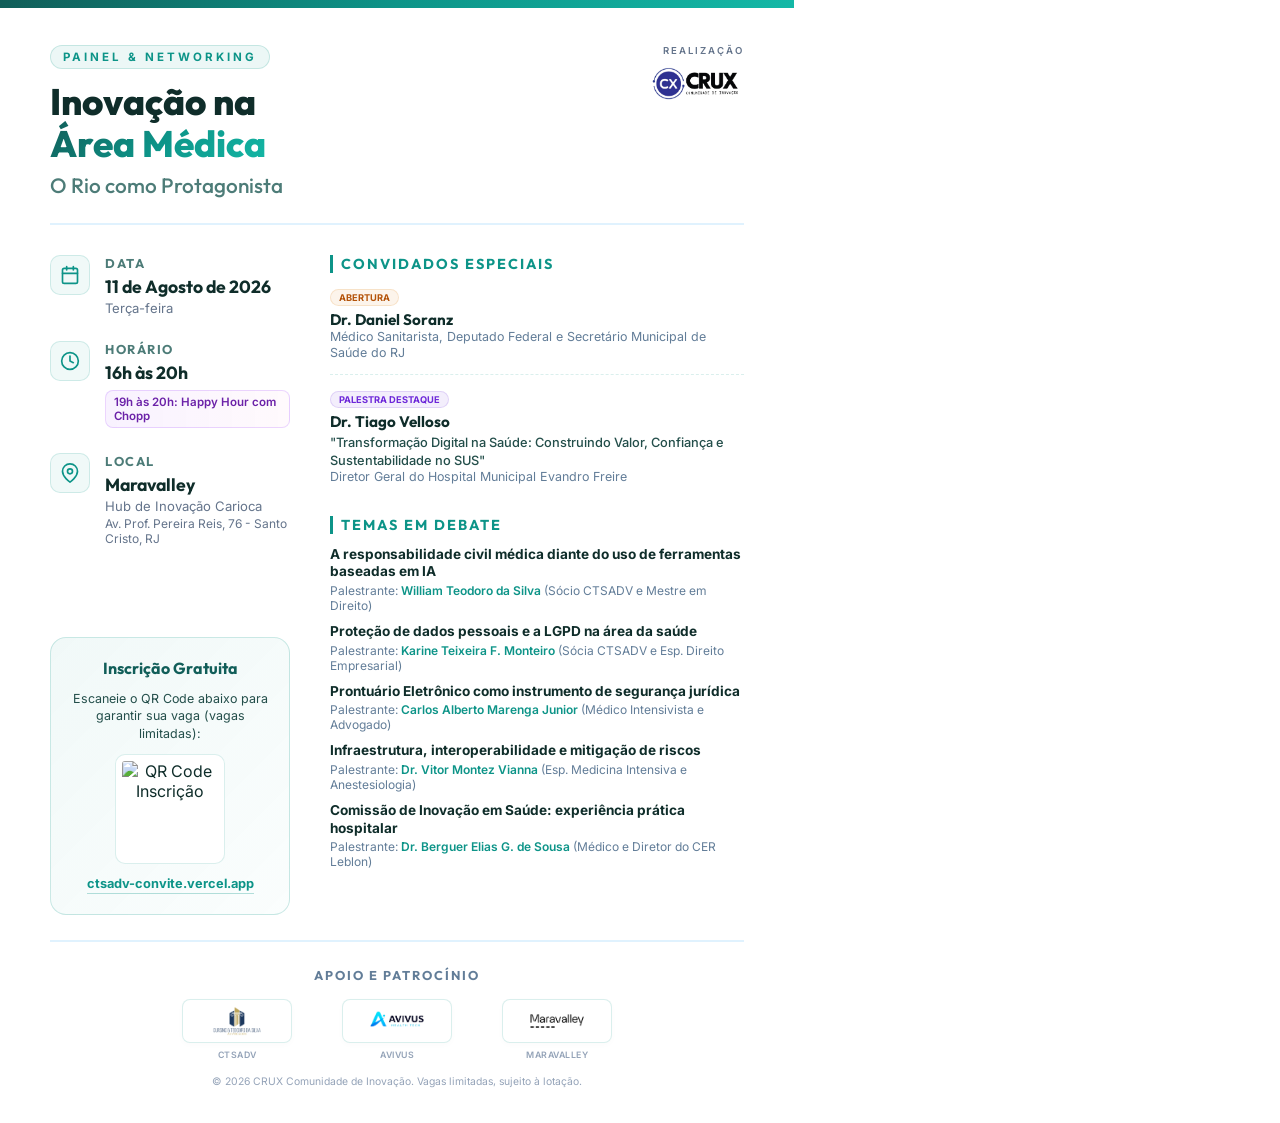
==== flyer.html @ 4541329f "Generate A4 printable flyer PDF and JPG image with registration QR Code" ====
<!DOCTYPE html>
<html lang="pt-BR">
<head>
    <meta charset="UTF-8">
    <meta name="viewport" content="width=device-width, initial-scale=1.0">
    <title>Flyer - Inovação na Área Médica</title>
    
    <!-- Google Fonts -->
    <link rel="preconnect" href="https://fonts.googleapis.com">
    <link rel="preconnect" href="https://fonts.gstatic.com" crossorigin>
    <link href="https://fonts.googleapis.com/css2?family=Inter:wght@400;500;600;700&family=Outfit:wght@400;600;700;800&display=swap" rel="stylesheet">
    
    <style>
        /* CSS de Nível de Impressão e Layout A4 Fixo */
        @page {
            size: A4;
            margin: 0;
        }
        
        * {
            box-sizing: border-box;
            margin: 0;
            padding: 0;
        }
        
        body {
            width: 794px; /* A4 em 96 DPI */
            height: 1123px; /* A4 em 96 DPI */
            font-family: 'Inter', sans-serif;
            color: #0f2d2a;
            background-color: #ffffff;
            -webkit-print-color-adjust: exact;
            print-color-adjust: exact;
            overflow: hidden;
        }
        
        /* Container Principal do Flyer */
        .flyer-container {
            width: 794px;
            height: 1123px;
            padding: 45px 50px 35px 50px;
            display: flex;
            flex-direction: column;
            justify-content: space-between;
            position: relative;
            background: #ffffff;
        }
        
        /* Detalhe de Borda Decorativa Teal */
        .flyer-container::before {
            content: '';
            position: absolute;
            top: 0;
            left: 0;
            width: 100%;
            height: 8px;
            background: linear-gradient(90deg, #115e59 0%, #0d9488 50%, #14b8a6 100%);
        }
        
        /* Cabeçalho do Flyer */
        .header-section {
            display: flex;
            justify-content: space-between;
            align-items: flex-start;
            margin-bottom: 30px;
            border-bottom: 2px solid #e0f2fe;
            padding-bottom: 25px;
        }
        
        .header-left {
            max-width: 480px;
        }
        
        .event-tag {
            font-family: 'Inter', sans-serif;
            font-size: 0.72rem;
            font-weight: 700;
            text-transform: uppercase;
            letter-spacing: 3px;
            color: #0d9488;
            background: rgba(13, 148, 136, 0.08);
            border: 1px solid rgba(13, 148, 136, 0.18);
            padding: 4px 12px;
            border-radius: 20px;
            display: inline-block;
            margin-bottom: 12px;
        }
        
        .main-title {
            font-family: 'Outfit', sans-serif;
            font-size: 2.3rem;
            font-weight: 800;
            line-height: 1.15;
            color: #0f2d2a;
            margin-bottom: 6px;
        }
        
        .highlight-text {
            background: linear-gradient(135deg, #115e59 0%, #0d9488 50%, #14b8a6 100%);
            -webkit-background-clip: text;
            -webkit-text-fill-color: transparent;
        }
        
        .subtitle {
            font-family: 'Outfit', sans-serif;
            font-size: 1.3rem;
            font-weight: 500;
            color: #4d7c78;
        }
        
        .header-right {
            display: flex;
            flex-direction: column;
            align-items: flex-end;
            gap: 4px;
        }
        
        .realizacao-label {
            font-size: 0.6rem;
            text-transform: uppercase;
            letter-spacing: 2px;
            color: #64748b;
            font-weight: 600;
        }
        
        .crux-logo {
            height: 48px;
            width: auto;
            object-fit: contain;
        }
        
        /* Conteúdo Principal (2 Colunas) */
        .content-section {
            display: flex;
            justify-content: space-between;
            flex-grow: 1;
            gap: 40px;
            margin-bottom: 25px;
        }
        
        .column-left {
            width: 320px;
            display: flex;
            flex-direction: column;
            gap: 25px;
        }
        
        .column-right {
            flex-grow: 1;
            display: flex;
            flex-direction: column;
            gap: 25px;
        }
        
        /* Blocos de Informação */
        .info-block {
            display: flex;
            gap: 15px;
        }
        
        .info-icon-wrapper {
            width: 40px;
            height: 40px;
            background: rgba(13, 148, 136, 0.06);
            border: 1px solid rgba(13, 148, 136, 0.15);
            border-radius: 10px;
            display: flex;
            align-items: center;
            justify-content: center;
            color: #0d9488;
            flex-shrink: 0;
        }
        
        .info-icon {
            width: 20px;
            height: 20px;
        }
        
        .info-text h3 {
            font-family: 'Outfit', sans-serif;
            font-size: 0.8rem;
            text-transform: uppercase;
            letter-spacing: 1.5px;
            color: #4d7c78;
            margin-bottom: 4px;
        }
        
        .info-text .main-val {
            font-family: 'Outfit', sans-serif;
            font-size: 1.1rem;
            font-weight: 700;
            color: #0f2d2a;
        }
        
        .info-text .sub-val {
            font-size: 0.82rem;
            color: #64748b;
            margin-top: 2px;
        }
        
        /* Happy hour específico */
        .happy-hour-badge {
            margin-top: 6px;
            display: flex;
            align-items: center;
            gap: 6px;
            background: linear-gradient(90deg, rgba(127, 0, 255, 0.05) 0%, rgba(255, 0, 127, 0.02) 100%);
            border: 1px solid rgba(127, 0, 255, 0.15);
            padding: 4px 8px;
            border-radius: 8px;
            font-size: 0.72rem;
            font-weight: 600;
            color: #6b21a8;
        }
        
        /* Bloco de Inscrição / QR Code */
        .registration-block {
            background: linear-gradient(135deg, rgba(13, 148, 136, 0.06) 0%, rgba(20, 184, 166, 0.02) 100%);
            border: 1px solid rgba(13, 148, 136, 0.2);
            border-radius: 16px;
            padding: 20px;
            display: flex;
            flex-direction: column;
            align-items: center;
            text-align: center;
            gap: 12px;
            margin-top: auto;
        }
        
        .registration-block h3 {
            font-family: 'Outfit', sans-serif;
            font-size: 1rem;
            font-weight: 700;
            color: #115e59;
        }
        
        .registration-block p {
            font-size: 0.78rem;
            color: #234e4a;
            line-height: 1.4;
        }
        
        .qr-code-img {
            width: 110px;
            height: 110px;
            background: #ffffff;
            border: 1px solid rgba(13, 148, 136, 0.15);
            padding: 6px;
            border-radius: 10px;
        }
        
        .registration-link {
            font-size: 0.8rem;
            font-weight: 700;
            color: #0d9488;
            text-decoration: none;
            word-break: break-all;
            border-bottom: 1.5px solid rgba(13, 148, 136, 0.3);
            padding-bottom: 2px;
        }
        
        /* Seção da Direita (Programação) */
        .schedule-title {
            font-family: 'Outfit', sans-serif;
            font-size: 0.9rem;
            font-weight: 700;
            text-transform: uppercase;
            letter-spacing: 2px;
            color: #0d9488;
            border-left: 3px solid #0d9488;
            padding-left: 8px;
            margin-bottom: 12px;
        }
        
        .guest-item {
            margin-bottom: 12px;
            padding-bottom: 12px;
            border-bottom: 1px dashed rgba(13, 148, 136, 0.15);
        }
        
        .guest-item:last-child {
            border-bottom: none;
            margin-bottom: 0;
            padding-bottom: 0;
        }
        
        .guest-tag {
            font-size: 0.58rem;
            font-weight: 700;
            text-transform: uppercase;
            padding: 2px 8px;
            border-radius: 10px;
            display: inline-block;
            margin-bottom: 4px;
        }
        
        .guest-tag.opening {
            color: #b45309;
            background: rgba(217, 119, 6, 0.08);
            border: 1px solid rgba(217, 119, 6, 0.15);
        }
        
        .guest-tag.special {
            color: #6d28d9;
            background: rgba(109, 40, 217, 0.08);
            border: 1px solid rgba(109, 40, 217, 0.15);
        }
        
        .guest-item h4 {
            font-family: 'Outfit', sans-serif;
            font-size: 0.95rem;
            font-weight: 700;
            color: #0f2d2a;
        }
        
        .guest-item p {
            font-size: 0.78rem;
            color: #627d98;
            line-height: 1.35;
        }
        
        .guest-item .theme-text {
            font-size: 0.8rem;
            color: #234e4a;
            font-weight: 500;
            margin-top: 3px;
        }
        
        /* Tópicos dos Painéis */
        .topic-item {
            display: flex;
            flex-direction: column;
            gap: 2px;
            margin-bottom: 10px;
        }
        
        .topic-item:last-child {
            margin-bottom: 0;
        }
        
        .topic-item h4 {
            font-size: 0.85rem;
            font-weight: 700;
            color: #0f2d2a;
            line-height: 1.3;
        }
        
        .topic-item p {
            font-size: 0.75rem;
            color: #627d98;
        }
        
        .topic-item .speaker-name {
            color: #0d9488;
            font-weight: 600;
        }
        
        /* Seção de Patrocinadores (Rodapé) */
        .footer-section {
            border-top: 2px solid #e0f2fe;
            padding-top: 25px;
            text-align: center;
        }
        
        .sponsors-title {
            font-family: 'Outfit', sans-serif;
            font-size: 0.8rem;
            font-weight: 700;
            text-transform: uppercase;
            letter-spacing: 2px;
            color: #627d98;
            margin-bottom: 16px;
        }
        
        .sponsors-grid {
            display: flex;
            justify-content: center;
            align-items: center;
            gap: 50px;
        }
        
        .sponsor-item {
            display: flex;
            flex-direction: column;
            align-items: center;
            gap: 6px;
        }
        
        .sponsor-logo-box {
            height: 44px;
            width: 110px;
            background: #ffffff;
            border: 1px solid rgba(13, 148, 136, 0.15);
            border-radius: 8px;
            display: flex;
            align-items: center;
            justify-content: center;
            padding: 6px;
            box-shadow: 0 2px 6px rgba(0,0,0,0.02);
        }
        
        .sponsor-logo {
            max-height: 100%;
            max-width: 100%;
            object-fit: contain;
        }
        
        .sponsor-label {
            font-size: 0.55rem;
            font-weight: 600;
            text-transform: uppercase;
            color: #94a3b8;
            letter-spacing: 0.5px;
        }
        
        /* Nota Legal Rodapé */
        .bottom-note {
            font-size: 0.65rem;
            color: #94a3b8;
            text-align: center;
            margin-top: 15px;
        }
    </style>
</head>
<body>
    <div class="flyer-container">
        <!-- Cabeçalho -->
        <header class="header-section">
            <div class="header-left">
                <span class="event-tag">Painel & Networking</span>
                <h1 class="main-title">Inovação na<br><span class="highlight-text">Área Médica</span></h1>
                <p class="subtitle">O Rio como Protagonista</p>
            </div>
            <div class="header-right">
                <span class="realizacao-label">Realização</span>
                <img src="assets/Crux.png" alt="CRUX" class="crux-logo">
            </div>
        </header>

        <!-- Corpo Principal (2 colunas) -->
        <div class="content-section">
            <!-- Coluna da Esquerda: Detalhes e Inscrição -->
            <div class="column-left">
                <!-- Bloco Data -->
                <div class="info-block">
                    <div class="info-icon-wrapper">
                        <svg class="info-icon" viewBox="0 0 24 24" fill="none" stroke="currentColor" stroke-width="2" stroke-linecap="round" stroke-linejoin="round">
                            <rect x="3" y="4" width="18" height="18" rx="2" ry="2"></rect>
                            <line x1="16" y1="2" x2="16" y2="6"></line>
                            <line x1="8" y1="2" x2="8" y2="6"></line>
                            <line x1="3" y1="10" x2="21" y2="10"></line>
                        </svg>
                    </div>
                    <div class="info-text">
                        <h3>Data</h3>
                        <p class="main-val">11 de Agosto de 2026</p>
                        <p class="sub-val">Terça-feira</p>
                    </div>
                </div>

                <!-- Bloco Horário -->
                <div class="info-block">
                    <div class="info-icon-wrapper">
                        <svg class="info-icon" viewBox="0 0 24 24" fill="none" stroke="currentColor" stroke-width="2" stroke-linecap="round" stroke-linejoin="round">
                            <circle cx="12" cy="12" r="10"></circle>
                            <polyline points="12 6 12 12 16 14"></polyline>
                        </svg>
                    </div>
                    <div class="info-text">
                        <h3>Horário</h3>
                        <p class="main-val">16h às 20h</p>
                        <div class="happy-hour-badge">
                            <span>19h às 20h: Happy Hour com Chopp</span>
                        </div>
                    </div>
                </div>

                <!-- Bloco Local -->
                <div class="info-block">
                    <div class="info-icon-wrapper">
                        <svg class="info-icon" viewBox="0 0 24 24" fill="none" stroke="currentColor" stroke-width="2" stroke-linecap="round" stroke-linejoin="round">
                            <path d="M21 10c0 7-9 13-9 13s-9-6-9-13a9 9 0 0 1 18 0z"></path>
                            <circle cx="12" cy="10" r="3"></circle>
                        </svg>
                    </div>
                    <div class="info-text">
                        <h3>Local</h3>
                        <p class="main-val">Maravalley</p>
                        <p class="sub-val">Hub de Inovação Carioca</p>
                        <p class="sub-val" style="font-size: 0.75rem; margin-top: 2px;">Av. Prof. Pereira Reis, 76 - Santo Cristo, RJ</p>
                    </div>
                </div>

                <!-- Bloco de Inscrição / QR Code -->
                <div class="registration-block">
                    <h3>Inscrição Gratuita</h3>
                    <p>Escaneie o QR Code abaixo para garantir sua vaga (vagas limitadas):</p>
                    <!-- Imagem do QR Code ligada à URL do Vercel para fácil acesso -->
                    <img src="https://api.qrserver.com/v1/create-qr-code/?size=150x150&data=https://docs.google.com/forms/d/e/1FAIpQLSeNZkbM3cO77--EV81ZFKofpMlSZFeR1QSMPS9KRzoDExnu2w/viewform" alt="QR Code Inscrição" class="qr-code-img">
                    <a href="https://ctsadv-convite.vercel.app" class="registration-link" target="_blank">ctsadv-convite.vercel.app</a>
                </div>
            </div>

            <!-- Coluna da Direita: Programação -->
            <div class="column-right">
                <!-- Convidados Especiais -->
                <div>
                    <h3 class="schedule-title">Convidados Especiais</h3>
                    
                    <div class="guest-item">
                        <span class="guest-tag opening">Abertura</span>
                        <h4>Dr. Daniel Soranz</h4>
                        <p>Médico Sanitarista, Deputado Federal e Secretário Municipal de Saúde do RJ</p>
                    </div>

                    <div class="guest-item">
                        <span class="guest-tag special">Palestra Destaque</span>
                        <h4>Dr. Tiago Velloso</h4>
                        <p class="theme-text">"Transformação Digital na Saúde: Construindo Valor, Confiança e Sustentabilidade no SUS"</p>
                        <p>Diretor Geral do Hospital Municipal Evandro Freire</p>
                    </div>
                </div>

                <!-- Painéis e Temas -->
                <div style="margin-top: 5px;">
                    <h3 class="schedule-title">Temas em Debate</h3>
                    
                    <div class="topic-item">
                        <h4>A responsabilidade civil médica diante do uso de ferramentas baseadas em IA</h4>
                        <p>Palestrante: <span class="speaker-name">William Teodoro da Silva</span> (Sócio CTSADV e Mestre em Direito)</p>
                    </div>

                    <div class="topic-item">
                        <h4>Proteção de dados pessoais e a LGPD na área da saúde</h4>
                        <p>Palestrante: <span class="speaker-name">Karine Teixeira F. Monteiro</span> (Sócia CTSADV e Esp. Direito Empresarial)</p>
                    </div>

                    <div class="topic-item">
                        <h4>Prontuário Eletrônico como instrumento de segurança jurídica</h4>
                        <p>Palestrante: <span class="speaker-name">Carlos Alberto Marenga Junior</span> (Médico Intensivista e Advogado)</p>
                    </div>

                    <div class="topic-item">
                        <h4>Infraestrutura, interoperabilidade e mitigação de riscos</h4>
                        <p>Palestrante: <span class="speaker-name">Dr. Vitor Montez Vianna</span> (Esp. Medicina Intensiva e Anestesiologia)</p>
                    </div>

                    <div class="topic-item">
                        <h4>Comissão de Inovação em Saúde: experiência prática hospitalar</h4>
                        <p>Palestrante: <span class="speaker-name">Dr. Berguer Elias G. de Sousa</span> (Médico e Diretor do CER Leblon)</p>
                    </div>
                </div>
            </div>
        </div>

        <!-- Rodapé / Patrocinadores -->
        <footer class="footer-section">
            <h3 class="sponsors-title">Apoio e Patrocínio</h3>
            <div class="sponsors-grid">
                <div class="sponsor-item">
                    <div class="sponsor-logo-box">
                        <img src="assets/CTSADV.png" alt="CTSADV" class="sponsor-logo">
                    </div>
                    <span class="sponsor-label">CTSADV</span>
                </div>
                <div class="sponsor-item">
                    <div class="sponsor-logo-box">
                        <img src="assets/Avivus.png" alt="AVIVUS" class="sponsor-logo">
                    </div>
                    <span class="sponsor-label">Avivus</span>
                </div>
                <div class="sponsor-item">
                    <div class="sponsor-logo-box">
                        <img src="assets/Maravalley.png" alt="MARAVALLEY" class="sponsor-logo">
                    </div>
                    <span class="sponsor-label">Maravalley</span>
                </div>
            </div>
            <p class="bottom-note">© 2026 CRUX Comunidade de Inovação. Vagas limitadas, sujeito à lotação.</p>
        </footer>
    </div>
</body>
</html>
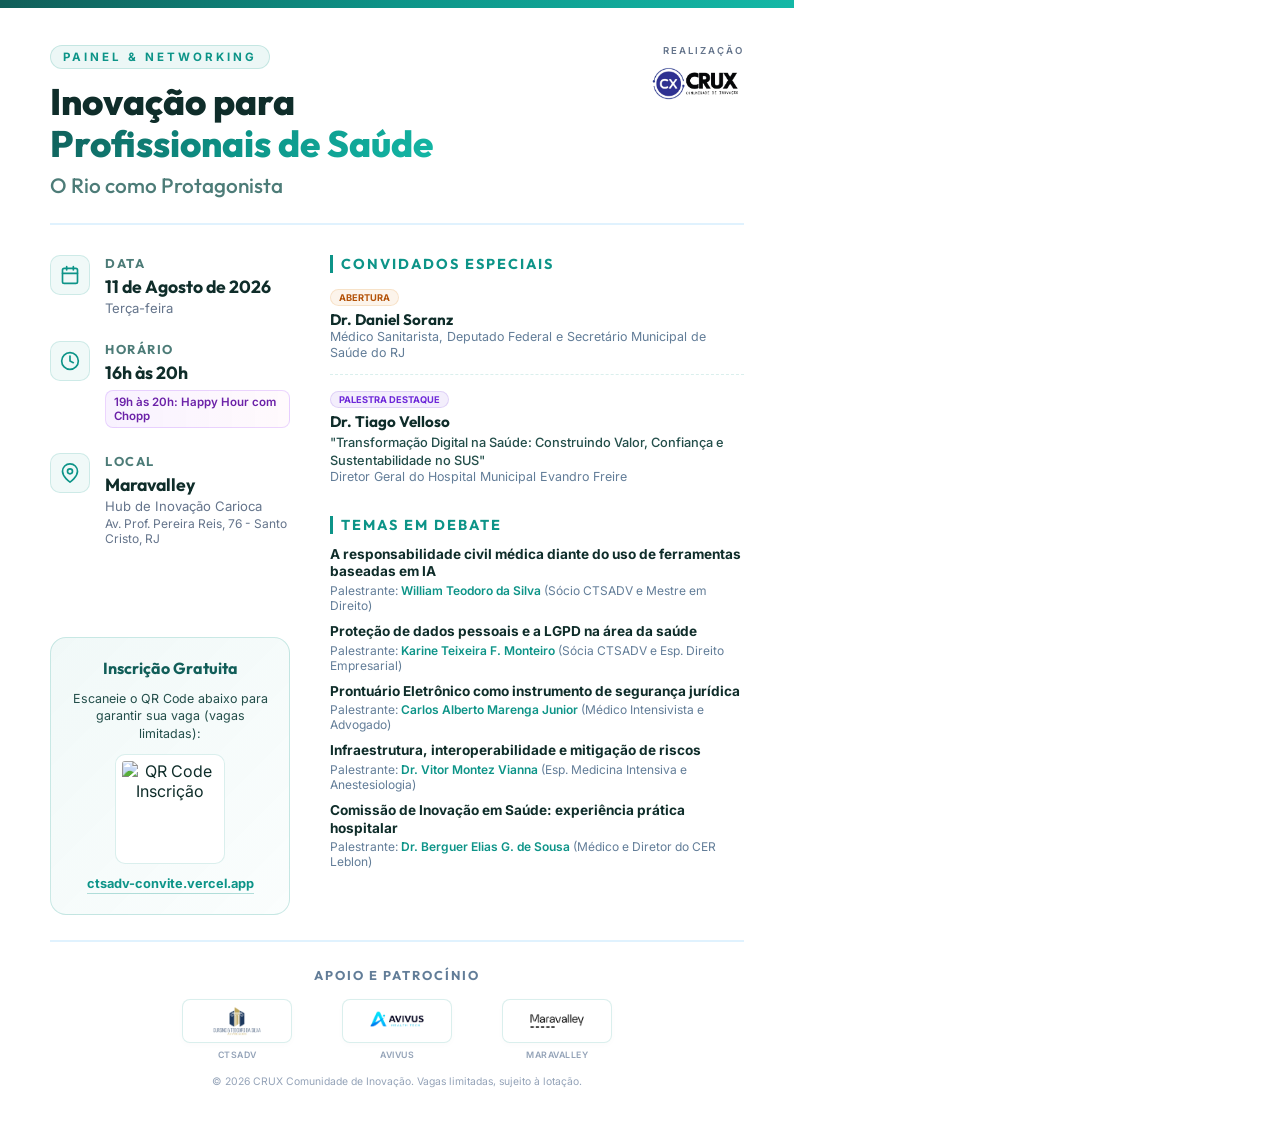
==== commit a6dc5ed7: "Update online invite title to 'Inovação para Profissionais de Saúde'" ====
--- a/flyer.html
+++ b/flyer.html
@@ -3,7 +3,7 @@
 <head>
     <meta charset="UTF-8">
     <meta name="viewport" content="width=device-width, initial-scale=1.0">
-    <title>Flyer - Inovação na Área Médica</title>
+    <title>Flyer - Inovação para Profissionais de Saúde</title>
     
     <!-- Google Fonts -->
     <link rel="preconnect" href="https://fonts.googleapis.com">
@@ -428,7 +428,7 @@
         <header class="header-section">
             <div class="header-left">
                 <span class="event-tag">Painel & Networking</span>
-                <h1 class="main-title">Inovação na<br><span class="highlight-text">Área Médica</span></h1>
+                <h1 class="main-title">Inovação para<br><span class="highlight-text">Profissionais de Saúde</span></h1>
                 <p class="subtitle">O Rio como Protagonista</p>
             </div>
             <div class="header-right">
